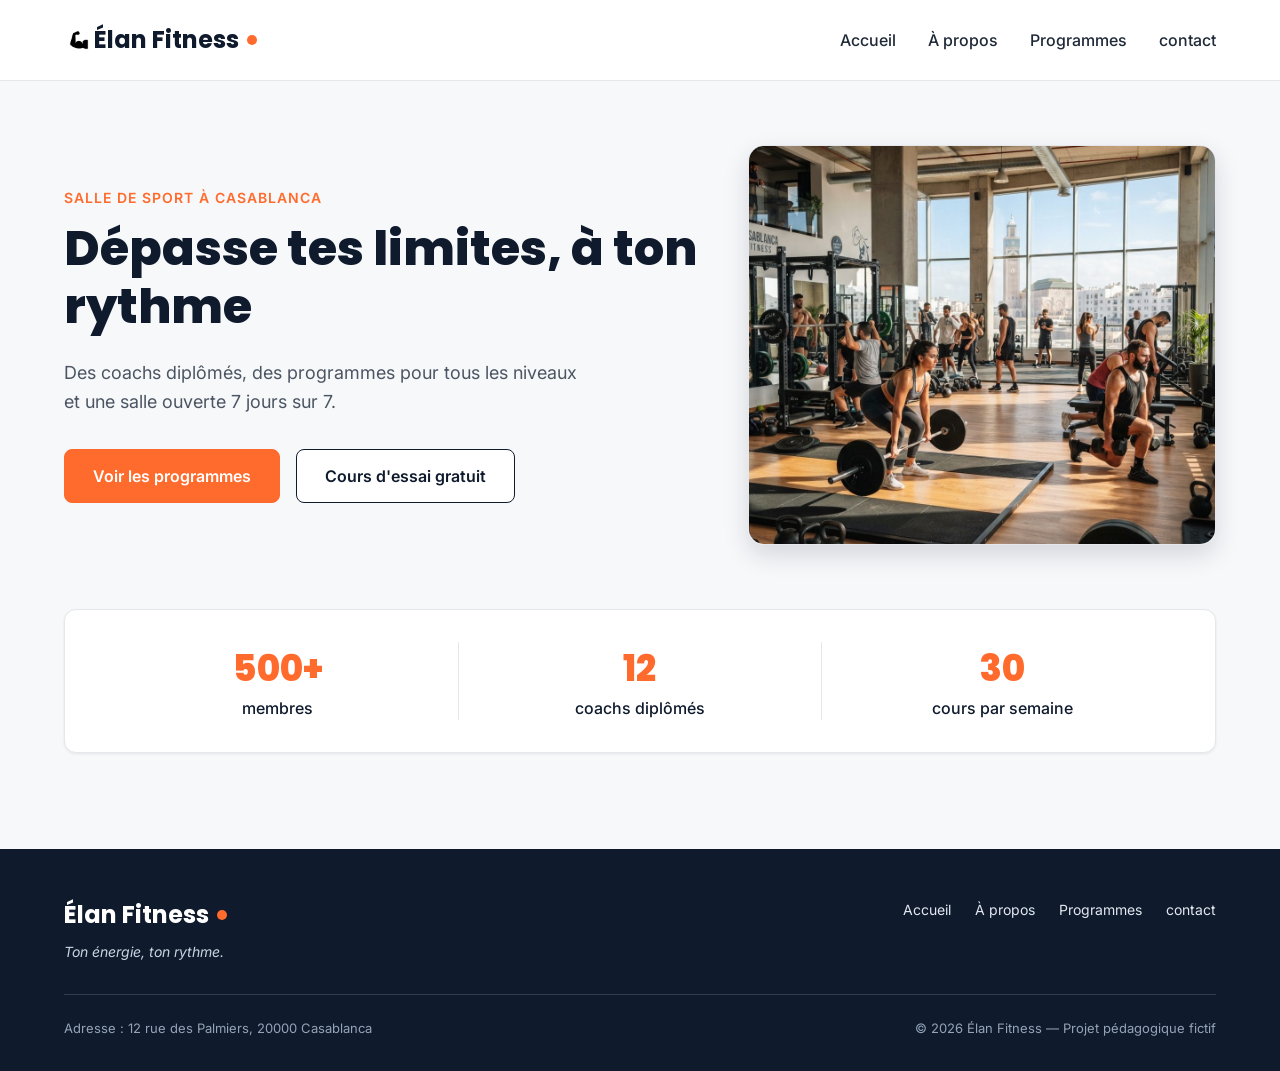
==== index.html @ 51822f0a "ajoute img a la contact page" ====
<!DOCTYPE html>
<html lang="fr">
<head>
  <meta charset="UTF-8">
  <meta name="viewport" content="width=device-width, initial-scale=1">
  <meta name="description" content="Élan Fitness, salle de sport à Casablanca : musculation, yoga, cardio et boxe fitness avec des coachs diplômés. Réservez votre cours d'essai gratuit.">
  <title>Élan Fitness | Salle de sport à Casablanca</title>

  <link rel="preconnect" href="https://fonts.googleapis.com">
  <link rel="preconnect" href="https://fonts.gstatic.com" crossorigin>
  <link href="https://fonts.googleapis.com/css2?family=Inter:wght@400;500;600&family=Poppins:wght@600;700;800&display=swap" rel="stylesheet">

  <link rel="stylesheet" href="style.css">
</head>

<body>

  <header class="en-tete">
    <div class="conteneur en-tete-contenu">
      <div class="logo"><img src="img/logo.png" alt="logo" height="30px">
      <a href="#accueil">Élan Fitness</a>
        </div>
      <nav aria-label="Navigation principale">
        <ul class="menu">
                    <li><a href="index.html" >Accueil</a></li>
          <li><a href="a-propos.html">À propos</a></li>
          <li><a href="programmes.html"  >Programmes</a></li>
          <li><a href="contact.html"  >contact</a></li>
        </ul>
      </nav>
    </div>
  </header>

  <main>

    <section id="accueil" class="hero">
      <div class="conteneur">

        <div class="hero-contenu">
          <div class="hero-texte">
            <p class="sur-titre">Salle de sport à Casablanca</p>
            <h1>Dépasse tes limites, à ton rythme</h1>
            <p class="hero-description">
              Des coachs diplômés, des programmes pour tous les niveaux et une salle ouverte 7 jours sur 7.
            </p>
            <div class="boutons">
              <a href="/programmes.html" class="bouton bouton-principal">Voir les programmes</a>
              <a href="/programmes.html" class="bouton bouton-secondaire">Cours d'essai gratuit</a>
            </div>
          </div>

          <img class="hero-image" src="img/hero.jpg" alt="Des personnes s'entraînent dans une salle de sport lumineuse à Casablanca">
        </div>

        <div class="chiffres">
          <div class="chiffre">
            <p class="chiffre-nombre">500+</p>
            <p>membres</p>
          </div>
          <div class="chiffre">
            <p class="chiffre-nombre">12</p>
            <p>coachs diplômés</p>
          </div>
          <div class="chiffre">
            <p class="chiffre-nombre">30</p>
            <p>cours par semaine</p>
          </div>
        </div>

      </div>
    </section>



  </main>

  <footer class="pied-de-page">
    <div class="conteneur">

      <div class="pied-haut">
        <div>
          <p class="logo logo-clair">Élan Fitness</p>
          <p class="slogan">Ton énergie, ton rythme.</p>
        </div>

        <nav aria-label="Navigation du pied de page">
          <ul class="menu menu-pied">
            <li><a href="/accueil.html">Accueil</a></li>
            <li><a href="/a-propos.html">À propos</a></li>
            <li><a href="/programmes.html">Programmes</a></li>
            <li><a href="contact.html"  >contact</a></li>

          </ul>
        </nav>
      </div>

      <div class="pied-bas">
        <p>Adresse : 12 rue des Palmiers, 20000 Casablanca</p>
        <p>&copy; 2026 Élan Fitness — Projet pédagogique fictif</p>
      </div>

    </div>
  </footer>

</body>
</html>
---- style.css ----
* {
  box-sizing: border-box;
  margin: 0;
  padding: 0;
}

html {
  scroll-behavior: smooth;
}

body {
  font-family: 'Inter', Arial, sans-serif;
  font-size: 16px;
  line-height: 1.5;
  color: #1F2937;
  background-color: #F7F8FA;
}

h1, h2, h3, h4 {
  font-family: 'Poppins', Arial, sans-serif;
  color: #0F1B2D;
}

a {
  color: inherit;
  text-decoration: none;
}

ul {
  list-style: none;
}

img {
  display: block;
  max-width: 100%;
}

a:focus-visible,
button:focus-visible {
  outline: 3px solid #FF6B2C;
  outline-offset: 2px;
}

.conteneur {
  width: 100%;
  max-width: 1200px;
  margin: 0 auto;
  padding: 0 24px;
}

.section {
  padding: 96px 0;
}

.section-blanche {
  background-color: #FFFFFF;
  border-top: 1px solid #E5E7EB;
  border-bottom: 1px solid #E5E7EB;
}

.section-titre {
  max-width: 640px;
  margin: 0 auto 64px;
  text-align: center;
}

.section-titre h2 {
  font-size: 32px;
  margin-bottom: 16px;
}

.section-titre h3 {
  font-size: 26px;
  margin-bottom: 12px;
}

.section-titre p {
  color: #4B5563;
}

.sur-titre {
  font-size: 14px;
  font-weight: 600;
  color: #FF6B2C;
  text-transform: uppercase;
  letter-spacing: 1px;
  margin-bottom: 12px;
}

.bouton {
  display: inline-block;
  padding: 14px 28px;
  border-radius: 8px;
  font-size: 16px;
  font-weight: 600;
  text-align: center;
  cursor: pointer;
}

.bouton-principal {
  background-color: #FF6B2C;
  border: 1px solid #FF6B2C;
  color: #FFFFFF;
}

.bouton-principal:hover {
  background-color: #F05817;
}

.bouton-secondaire {
  background-color: #FFFFFF;
  border: 1px solid #0F1B2D;
  color: #0F1B2D;
}

.bouton-secondaire:hover {
  background-color: #F3F4F6;
}

.cartes {
  display: flex;
  gap: 24px;
}

.carte {
  flex: 1;
  background-color: #FFFFFF;
  border: 1px solid #E5E7EB;
  border-radius: 12px;
  box-shadow: 0 1px 3px rgba(15, 27, 45, 0.08);
}

.icone {
  width: 48px;
  height: 48px;
  background-color: #FFF0EA;
  border-radius: 8px;
  display: flex;
  align-items: center;
  justify-content: center;
}

.icone img {
  width: 24px;
  height: 24px;
}

.icone-petite {
  width: 32px;
  height: 32px;
  border-radius: 50%;
}

.icone-petite img {
  width: 16px;
  height: 16px;
}

.en-tete {
  position: sticky;
  top: 0;
  z-index: 10;
  background-color: #FFFFFF;
  border-bottom: 1px solid #E5E7EB;
}

.en-tete-contenu {
  height: 80px;
  display: flex;
  align-items: center;
  justify-content: space-between;
}

.logo {
  display: flex;
  align-items: center;
  font-family: 'Poppins', Arial, sans-serif;
  font-size: 24px;
  font-weight: 700;
  color: #0F1B2D;
}

.logo::after {
  content: "";
  width: 10px;
  height: 10px;
  margin-left: 8px;
  background-color: #FF6B2C;
  border-radius: 50%;
}

.menu {
  display: flex;
  gap: 32px;
}

.menu a {
  font-weight: 500;
  padding-bottom: 4px;
  border-bottom: 2px solid transparent;
}

.menu a:hover {
  color: #FF6B2C;
}

.menu .lien-actif {
  color: #FF6B2C;
  font-weight: 600;
  border-bottom-color: #FF6B2C;
}

.hero {
  padding: 64px 0 96px;
}

.hero-contenu {
  display: flex;
  align-items: center;
  gap: 32px;
}

.hero-texte {
  flex: 7;
}

.hero-texte h1 {
  font-size: 48px;
  font-weight: 800;
  line-height: 1.2;
  margin-bottom: 24px;
}

.hero-description {
  max-width: 520px;
  font-size: 18px;
  line-height: 1.6;
  color: #4B5563;
  margin-bottom: 32px;
}

.boutons {
  display: flex;
  flex-wrap: wrap;
  gap: 16px;
}

.hero-image {
  flex: 5;
  min-width: 0;
  height: 400px;
  object-fit: cover;
  border-radius: 16px;
  border: 1px solid #E5E7EB;
  box-shadow: 0 10px 25px rgba(15, 27, 45, 0.15);
}

.chiffres {
  display: flex;
  margin-top: 64px;
  padding: 32px;
  background-color: #FFFFFF;
  border: 1px solid #E5E7EB;
  border-radius: 12px;
  box-shadow: 0 1px 3px rgba(15, 27, 45, 0.08);
}

.chiffre {
  flex: 1;
  text-align: center;
  font-weight: 500;
  color: #0F1B2D;
}

.chiffre + .chiffre {
  border-left: 1px solid #E5E7EB;
}

.chiffre-nombre {
  font-family: 'Poppins', Arial, sans-serif;
  font-size: 36px;
  font-weight: 800;
  color: #FF6B2C;
}

.carte-avantage {
  padding: 24px;
  background-color: #F7F8FA;
  box-shadow: none;
}

.carte-avantage .icone {
  margin-bottom: 20px;
}

.carte-avantage h3 {
  font-size: 20px;
  margin-bottom: 8px;
}

.carte-avantage p {
  color: #4B5563;
  line-height: 1.6;
}

.apropos-contenu {
  display: flex;
  align-items: center;
  gap: 64px;
}

.apropos-texte {
  flex: 7;
}

.apropos-texte h2 {
  font-size: 36px;
  line-height: 1.2;
  margin-bottom: 20px;
}

.apropos-texte p {
  color: #4B5563;
  line-height: 1.7;
  margin-bottom: 16px;
}

.valeurs {
  display: flex;
  gap: 16px;
  margin-top: 32px;
}

.valeur {
  flex: 1;
  display: flex;
  align-items: center;
  gap: 12px;
  padding: 12px 16px;
  background-color: #FFFFFF;
  border: 1px solid #E5E7EB;
  border-radius: 12px;
  font-family: 'Poppins', Arial, sans-serif;
  font-size: 14px;
  font-weight: 600;
  color: #0F1B2D;
}

.apropos-image {
  flex: 5;
  min-width: 0;
  height: 360px;
  object-fit: cover;
  border-radius: 16px;
  box-shadow: 0 10px 25px rgba(15, 27, 45, 0.15);
}

.carte-programme {
  display: flex;
  flex-direction: column;
  overflow: hidden;
}

.carte-programme > img {
  width: 100%;
  height: 200px;
  object-fit: cover;
}

.programme-corps {
  flex: 1;
  display: flex;
  flex-direction: column;
  padding: 20px;
}

.programme-corps h3 {
  font-size: 20px;
  margin-bottom: 8px;
}

.programme-corps p {
  font-size: 15px;
  color: #4B5563;
}

.etiquette {
  align-self: flex-start;
  padding: 4px 10px;
  margin-bottom: 12px;
  border-radius: 6px;
  font-size: 12px;
  font-weight: 600;
}

.etiquette-orange {
  background-color: #FFEDE5;
  color: #C2410C;
}

.etiquette-bleue {
  background-color: #DBEAFE;
  color: #1D4ED8;
}

.etiquette-verte {
  background-color: #D1FAE5;
  color: #047857;
}

.programme-corps .duree {
  display: flex;
  align-items: center;
  gap: 8px;
  margin-top: auto;
  padding-top: 16px;
  border-top: 1px solid #E5E7EB;
  font-size: 13px;
  font-weight: 600;
  color: #0F1B2D;
}

.programme-corps h3 + p {
  margin-bottom: 16px;
}

.duree img {
  width: 16px;
  height: 16px;
}

.formules {
  margin-top: 96px;
}

.formule {
  position: relative;
  display: flex;
  flex-direction: column;
  padding: 28px;
}

.formule h4 {
  font-size: 20px;
}

.prix {
  margin: 8px 0 16px;
  font-family: 'Poppins', Arial, sans-serif;
  font-size: 30px;
  font-weight: 800;
  color: #FF6B2C;
}

.prix span {
  font-family: 'Inter', Arial, sans-serif;
  font-size: 16px;
  font-weight: 500;
  color: #4B5563;
}

.prix-note {
  margin: -8px 0 16px;
  font-size: 13px;
  color: #4B5563;
}

.formule-liste {
  flex: 1;
  margin-bottom: 24px;
}

.formule-liste li {
  padding-left: 28px;
  margin-bottom: 12px;
  font-size: 15px;
  background-image: url('img/icone-check.svg');
  background-repeat: no-repeat;
  background-position: left center;
  background-size: 16px;
}

.formule .bouton {
  display: block;
}

.formule-populaire {
  border: 2px solid #FF6B2C;
  box-shadow: 0 10px 25px rgba(255, 107, 44, 0.2);
}

.badge-populaire {
  position: absolute;
  top: -14px;
  left: 50%;
  transform: translateX(-50%);
  padding: 4px 14px;
  background-color: #FF6B2C;
  border-radius: 999px;
  font-size: 12px;
  font-weight: 700;
  text-transform: uppercase;
  color: #FFFFFF;
}

.pied-de-page {
  padding: 48px 0 32px;
  background-color: #0F1B2D;
  color: #FFFFFF;

}

.pied-haut {
  display: flex;
  justify-content: space-between;
  align-items: flex-start;
  padding-bottom: 32px;
  border-bottom: 1px solid rgba(255, 255, 255, 0.15);
}

.logo-clair {
  color: #FFFFFF;
}

.slogan {
  margin-top: 8px;
  font-size: 14px;
  font-style: italic;
  color: #CBD5E1;
}

.menu-pied {
  gap: 24px;
}

.menu-pied a {
  font-size: 14px;
  font-weight: 400;
  color: #E2E8F0;
}

.pied-bas {
  display: flex;
  justify-content: space-between;
  margin-top: 24px;
  font-size: 13px;
  color: #94A3B8;
}
.contact {
display: inline-flex;
margin: 30px;


}
.formule {
border-radius: 20px;
width: auto;
height: auto;
max-width: 700px;
display: flex;
align-items: center;

max-height: 1500px;
margin: 40px;
padding: 30px;
box-shadow: 0 1px 10px #FF6B2C;
}
.formule button {
  background-color: #F05817;
  height: 50px;
  width: 100px;
  border: 20px;
  border-radius: 15px;
  margin-top: 20px;
box-shadow: 0 1px 3px #686767;
}
.formule button h3{
  color: #ffffff;
}

.formule button:hover {background-color: #ac3300}

.formule button:active {
  transform: translateY(4px);
}
.formule input{
border: none;
text-align: center;
border-radius: 10px;
width: 400px;
padding: 10px;
margin: 20px;
box-shadow: 0 1px 3px #686767;
}
.formule textarea {
border: none;
resize: none;
border-radius: 15px;
width: 400px;
padding: 10px;
box-shadow: 0 1px 3px #686767;
}
.LesInformation {
  background-color: #FF6B2C;
  color: #ffffff ;
  box-shadow: 0 1px 10px #686767;
  width: auto;
  height: auto;
  max-width: 700px;
  max-height: 1000px;
  min-width: 500px;
  padding: 30px;
  margin: 40px;
  border-radius: 20px;
}
.LesInformation img{
  border-radius: 20px;
  box-shadow: 0 3px 15px #1F2937;
  height: auto;
  width: auto;
  max-width: 400px;
  margin: 25px;
}
.LesInformation h2 {
  color: #ffffff;
}
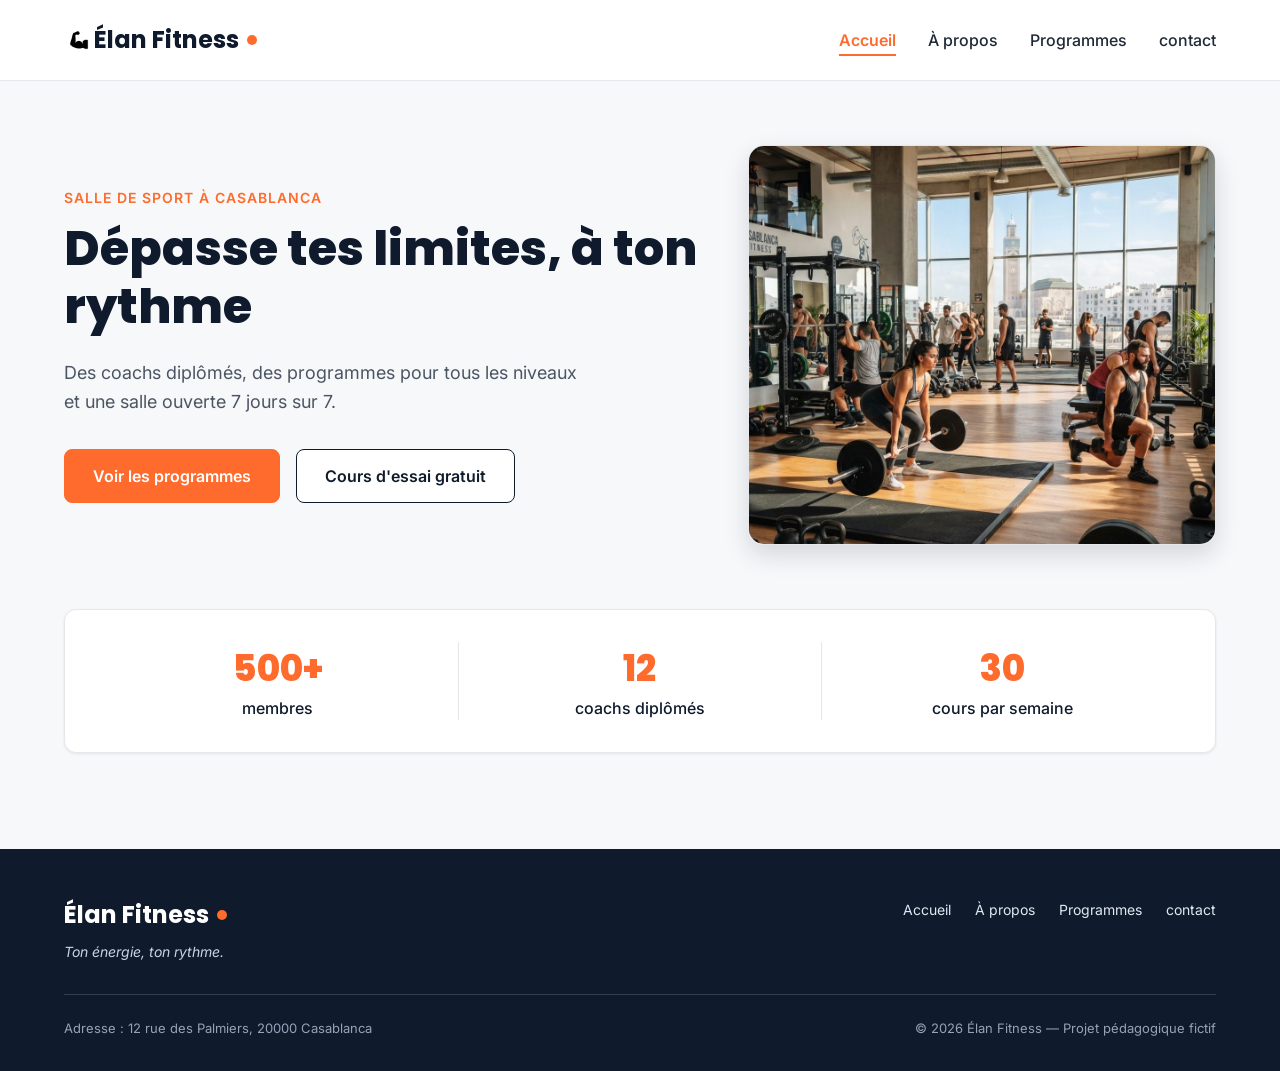
==== commit 8488c7a6: "fix for git page" ====
--- a/index.html
+++ b/index.html
@@ -1,14 +1,18 @@
 <!DOCTYPE html>
 <html lang="fr">
+
 <head>
   <meta charset="UTF-8">
   <meta name="viewport" content="width=device-width, initial-scale=1">
-  <meta name="description" content="Élan Fitness, salle de sport à Casablanca : musculation, yoga, cardio et boxe fitness avec des coachs diplômés. Réservez votre cours d'essai gratuit.">
+  <meta name="description"
+    content="Élan Fitness, salle de sport à Casablanca : musculation, yoga, cardio et boxe fitness avec des coachs diplômés. Réservez votre cours d'essai gratuit.">
   <title>Élan Fitness | Salle de sport à Casablanca</title>
 
   <link rel="preconnect" href="https://fonts.googleapis.com">
   <link rel="preconnect" href="https://fonts.gstatic.com" crossorigin>
-  <link href="https://fonts.googleapis.com/css2?family=Inter:wght@400;500;600&family=Poppins:wght@600;700;800&display=swap" rel="stylesheet">
+  <link
+    href="https://fonts.googleapis.com/css2?family=Inter:wght@400;500;600&family=Poppins:wght@600;700;800&display=swap"
+    rel="stylesheet">
 
   <link rel="stylesheet" href="style.css">
 </head>
@@ -18,14 +22,14 @@
   <header class="en-tete">
     <div class="conteneur en-tete-contenu">
       <div class="logo"><img src="img/logo.png" alt="logo" height="30px">
-      <a href="#accueil">Élan Fitness</a>
-        </div>
+        <a href="#accueil">Élan Fitness</a>
+      </div>
       <nav aria-label="Navigation principale">
         <ul class="menu">
-                    <li><a href="index.html" >Accueil</a></li>
+          <li><a href="index.html" class="lien-actif">Accueil</a></li>
           <li><a href="a-propos.html">À propos</a></li>
-          <li><a href="programmes.html"  >Programmes</a></li>
-          <li><a href="contact.html"  >contact</a></li>
+          <li><a href="programmes.html">Programmes</a></li>
+          <li><a href="contact.html">contact</a></li>
         </ul>
       </nav>
     </div>
@@ -44,12 +48,13 @@
               Des coachs diplômés, des programmes pour tous les niveaux et une salle ouverte 7 jours sur 7.
             </p>
             <div class="boutons">
-              <a href="/programmes.html" class="bouton bouton-principal">Voir les programmes</a>
-              <a href="/programmes.html" class="bouton bouton-secondaire">Cours d'essai gratuit</a>
+              <a href="programmes.html" class="bouton bouton-principal">Voir les programmes</a>
+              <a href="programmes.html" class="bouton bouton-secondaire">Cours d'essai gratuit</a>
             </div>
           </div>
 
-          <img class="hero-image" src="img/hero.jpg" alt="Des personnes s'entraînent dans une salle de sport lumineuse à Casablanca">
+          <img class="hero-image" src="img/hero.jpg"
+            alt="Des personnes s'entraînent dans une salle de sport lumineuse à Casablanca">
         </div>
 
         <div class="chiffres">
@@ -88,7 +93,7 @@
             <li><a href="/accueil.html">Accueil</a></li>
             <li><a href="/a-propos.html">À propos</a></li>
             <li><a href="/programmes.html">Programmes</a></li>
-            <li><a href="contact.html"  >contact</a></li>
+            <li><a href="contact.html">contact</a></li>
 
           </ul>
         </nav>
@@ -103,4 +108,5 @@
   </footer>
 
 </body>
-</html>
+
+</html>
